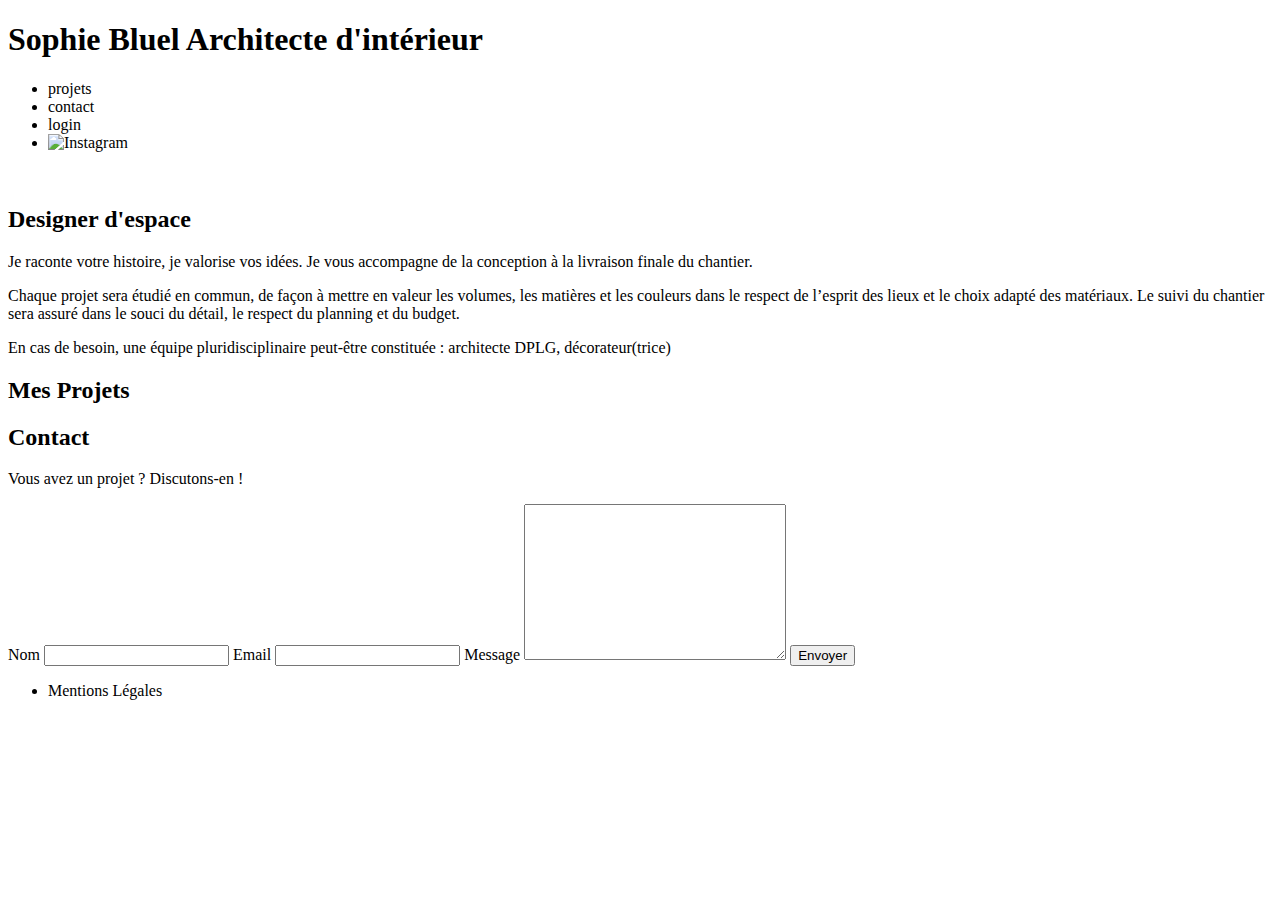
==== FrontEnd/index.html @ cf7ec86f "fetch data" ====
<!DOCTYPE html>
<html lang="fr">

<head>
	<meta charset="UTF-8">
	<title>Sophie Bluel - Architecte d'intérieur</title>
	<meta name="viewport" content="width=device-width, initial-scale=1.0">
	<link rel="preconnect" href="https://fonts.googleapis.com">
	<link rel="preconnect" href="https://fonts.gstatic.com" crossorigin>
	<link href="https://fonts.googleapis.com/css2?family=Syne:wght@700;800&family=Work+Sans&display=swap"
		rel="stylesheet">
	<meta name="description" content="">
	<link rel="stylesheet" href="./assets/style.css">
	<script src="script.js" defer></script>
</head>

<body>
	<header>
		<h1>Sophie Bluel <span>Architecte d'intérieur</span></h1>
		<nav>
			<ul>
				<li>projets</li>
				<li>contact</li>
				<li>login</li>
				<li><img src="./assets/icons/instagram.png" alt="Instagram"></li>
			</ul>
		</nav>
	</header>
	<main>
		<section id="introduction">
			<figure>
				<img src="./assets/images/sophie-bluel.png" alt="">
			</figure>
			<article>
				<h2>Designer d'espace</h2>
				<p>Je raconte votre histoire, je valorise vos idées. Je vous accompagne de la conception à la livraison
					finale du chantier.</p>
				<p>Chaque projet sera étudié en commun, de façon à mettre en valeur les volumes, les matières et les
					couleurs dans le respect de l’esprit des lieux et le choix adapté des matériaux. Le suivi du
					chantier sera assuré dans le souci du détail, le respect du planning et du budget.</p>
				<p>En cas de besoin, une équipe pluridisciplinaire peut-être constituée : architecte DPLG,
					décorateur(trice)</p>
			</article>
		</section>
		<section id="portfolio">
			<h2>Mes Projets</h2>
			<div class="gallery">
				<figure>
					<img src="assets/images/abajour-tahina.png" alt="Abajour Tahina">
					<figcaption>Abajour Tahina</figcaption>
				</figure>
				<figure>
					<img src="assets/images/appartement-paris-v.png" alt="Appartement Paris V">
					<figcaption>Appartement Paris V</figcaption>
				</figure>
				<figure>
					<img src="assets/images/restaurant-sushisen-londres.png" alt="Restaurant Sushisen - Londres">
					<figcaption>Restaurant Sushisen - Londres</figcaption>
				</figure>
				<figure>
					<img src="assets/images/la-balisiere.png" alt="Villa “La Balisiere” - Port Louis">
					<figcaption>Villa “La Balisiere” - Port Louis</figcaption>
				</figure>
				<figure>
					<img src="assets/images/structures-thermopolis.png" alt="Structures Thermopolis">
					<figcaption>Structures Thermopolis</figcaption>
				</figure>
				<figure>
					<img src="assets/images/appartement-paris-x.png" alt="Appartement Paris X">
					<figcaption>Appartement Paris X</figcaption>
				</figure>
				<figure>
					<img src="assets/images/le-coteau-cassis.png" alt="Pavillon “Le coteau” - Cassis">
					<figcaption>Pavillon “Le coteau” - Cassis</figcaption>
				</figure>
				<figure>
					<img src="assets/images/villa-ferneze.png" alt="Villa Ferneze - Isola d’Elba">
					<figcaption>Villa Ferneze - Isola d’Elba</figcaption>
				</figure>
				<figure>
					<img src="assets/images/appartement-paris-xviii.png" alt="Appartement Paris XVIII">
					<figcaption>Appartement Paris XVIII</figcaption>
				</figure>
				<figure>
					<img src="assets/images/bar-lullaby-paris.png" alt="Bar “Lullaby” - Paris">
					<figcaption>Bar “Lullaby” - Paris</figcaption>
				</figure>
				<figure>
					<img src="assets/images/hotel-first-arte-new-delhi.png" alt="Hotel First Arte - New Delhi">
					<figcaption>Hotel First Arte - New Delhi</figcaption>
				</figure>
			</div>
		</section>
		<section id="contact">
			<h2>Contact</h2>
			<p>Vous avez un projet ? Discutons-en !</p>
			<form action="#" method="post">
				<label for="name">Nom</label>
				<input type="text" name="name" id="name">
				<label for="email">Email</label>
				<input type="email" name="email" id="email">
				<label for="message">Message</label>
				<textarea name="message" id="message" cols="30" rows="10"></textarea>
				<input type="submit" value="Envoyer">
			</form>
		</section>
	</main>

	<footer>
		<nav>
			<ul>
				<li>Mentions Légales</li>
			</ul>
		</nav>
	</footer>
</body>

</html>
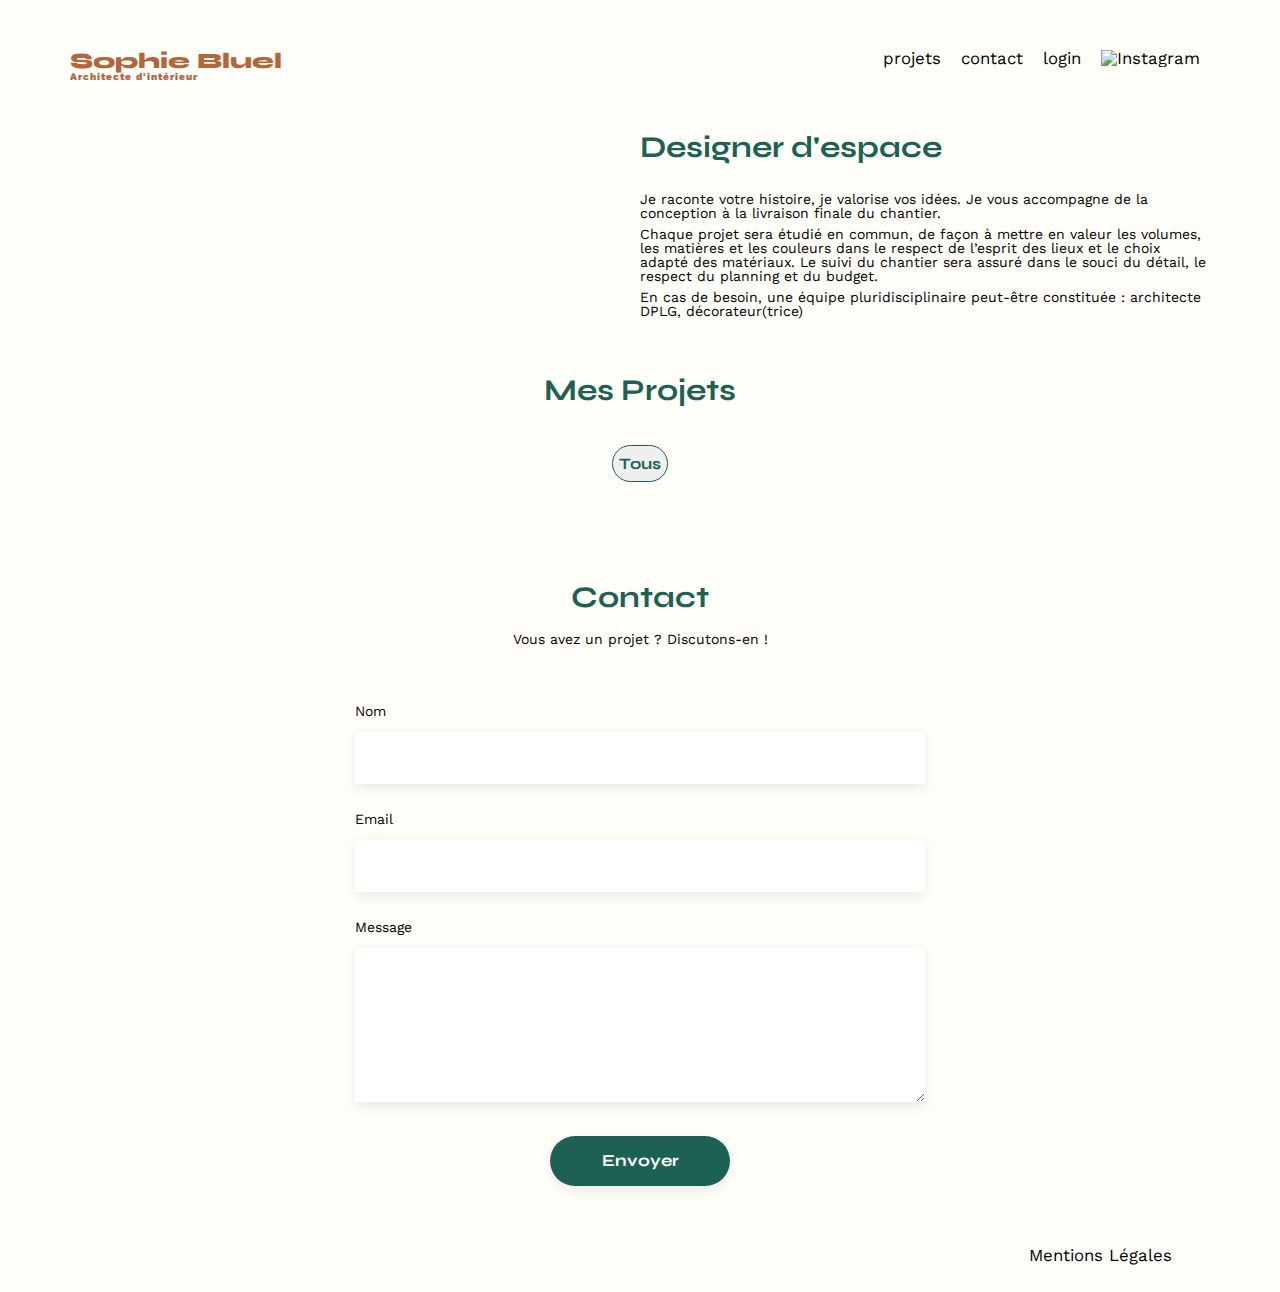
==== commit 25d0d922: "filter works" ====
--- a/FrontEnd/index.html
+++ b/FrontEnd/index.html
@@ -44,6 +44,9 @@
 		</section>
 		<section id="portfolio">
 			<h2>Mes Projets</h2>
+			<div class="filter">
+				<button id="0">Tous</button>
+			</div>
 			<div class="gallery">
 				<figure>
 					<img src="assets/images/abajour-tahina.png" alt="Abajour Tahina">
--- a/FrontEnd/assets/style.css
+++ b/FrontEnd/assets/style.css
@@ -0,0 +1,284 @@
+/* http://meyerweb.com/eric/tools/css/reset/
+   v2.0 | 20110126
+   License: none (public domain)
+*/
+
+html,
+body,
+div,
+span,
+applet,
+object,
+iframe,
+h1,
+h2,
+h3,
+h4,
+h5,
+h6,
+p,
+blockquote,
+pre,
+a,
+abbr,
+acronym,
+address,
+big,
+cite,
+code,
+del,
+dfn,
+em,
+img,
+ins,
+kbd,
+q,
+s,
+samp,
+small,
+strike,
+strong,
+sub,
+sup,
+tt,
+var,
+b,
+u,
+i,
+center,
+dl,
+dt,
+dd,
+ol,
+ul,
+li,
+fieldset,
+form,
+label,
+legend,
+table,
+caption,
+tbody,
+tfoot,
+thead,
+tr,
+th,
+td,
+article,
+aside,
+canvas,
+details,
+embed,
+figure,
+figcaption,
+footer,
+header,
+hgroup,
+menu,
+nav,
+output,
+ruby,
+section,
+summary,
+time,
+mark,
+audio,
+video {
+  margin: 0;
+  padding: 0;
+  border: 0;
+  font-size: 100%;
+  font: inherit;
+  vertical-align: baseline;
+}
+/* HTML5 display-role reset for older browsers */
+article,
+aside,
+details,
+figcaption,
+figure,
+footer,
+header,
+hgroup,
+menu,
+nav,
+section {
+  display: block;
+}
+body {
+  line-height: 1;
+  background-color: #fffef8;
+}
+ol,
+ul {
+  list-style: none;
+}
+blockquote,
+q {
+  quotes: none;
+}
+blockquote:before,
+blockquote:after,
+q:before,
+q:after {
+  content: "";
+  content: none;
+}
+table {
+  border-collapse: collapse;
+  border-spacing: 0;
+}
+/** end reset css**/
+body {
+  max-width: 1140px;
+  margin: auto;
+  font-family: "Work Sans";
+  font-size: 14px;
+}
+header {
+  display: flex;
+  justify-content: space-between;
+  margin: 50px 0;
+}
+section {
+  margin: 50px 0;
+}
+
+h1 {
+  display: flex;
+  flex-direction: column;
+  font-family: "Syne";
+  font-size: 22px;
+  font-weight: 800;
+  color: #b1663c;
+}
+
+h1 > span {
+  font-family: "Work Sans";
+  font-size: 10px;
+  letter-spacing: 0.1em;
+}
+
+h2 {
+  font-family: "Syne";
+  font-weight: 700;
+  font-size: 30px;
+  color: #1d6154;
+}
+nav ul {
+  display: flex;
+  align-items: center;
+  list-style-type: none;
+}
+nav li {
+  padding: 0 10px;
+  font-size: 1.2em;
+}
+
+li:hover {
+  color: #b1663c;
+}
+#introduction {
+  display: flex;
+  align-items: center;
+}
+#introduction figure {
+  flex: 1;
+}
+#introduction img {
+  display: block;
+  margin: auto;
+  width: 80%;
+}
+
+#introduction article {
+  flex: 1;
+}
+#introduction h2 {
+  margin-bottom: 1em;
+}
+
+#introduction p {
+  margin-bottom: 0.5em;
+}
+#portfolio h2 {
+  text-align: center;
+  margin-bottom: 1em;
+}
+.filter {
+  text-align: center;
+  display: flex;
+  justify-content: center;
+  flex-direction: row;
+  gap: 10px;
+  padding-bottom: 50px;
+  padding-top: 10px;
+}
+#portfolio .filter button {
+  border-radius: 60px;
+  border: 1px solid #1d6154;
+  font-family: "Syne";
+  font-style: normal;
+  font-weight: 700;
+  font-size: 16px;
+  color: #1d6154;
+  height: 37px;
+}
+
+.gallery {
+  width: 100%;
+  display: grid;
+  grid-template-columns: 1fr 1fr 1fr;
+  grid-column-gap: 20px;
+  grid-row-gap: 20px;
+}
+.gallery img {
+  width: 100%;
+}
+#contact {
+  width: 50%;
+  margin: auto;
+}
+#contact > * {
+  text-align: center;
+}
+#contact h2 {
+  margin-bottom: 20px;
+}
+#contact form {
+  text-align: left;
+  margin-top: 30px;
+  display: flex;
+  flex-direction: column;
+}
+
+#contact input {
+  height: 50px;
+  font-size: 1.2em;
+  border: none;
+  box-shadow: 0px 4px 14px rgba(0, 0, 0, 0.09);
+}
+#contact label {
+  margin: 2em 0 1em 0;
+}
+#contact textarea {
+  border: none;
+  box-shadow: 0px 4px 14px rgba(0, 0, 0, 0.09);
+}
+
+input[type="submit"] {
+  font-family: "Syne";
+  font-weight: 700;
+  color: white;
+  background-color: #1d6154;
+  margin: 2em auto;
+  width: 180px;
+  text-align: center;
+  border-radius: 60px;
+}
+
+footer nav ul {
+  display: flex;
+  justify-content: flex-end;
+  margin: 2em;
+}
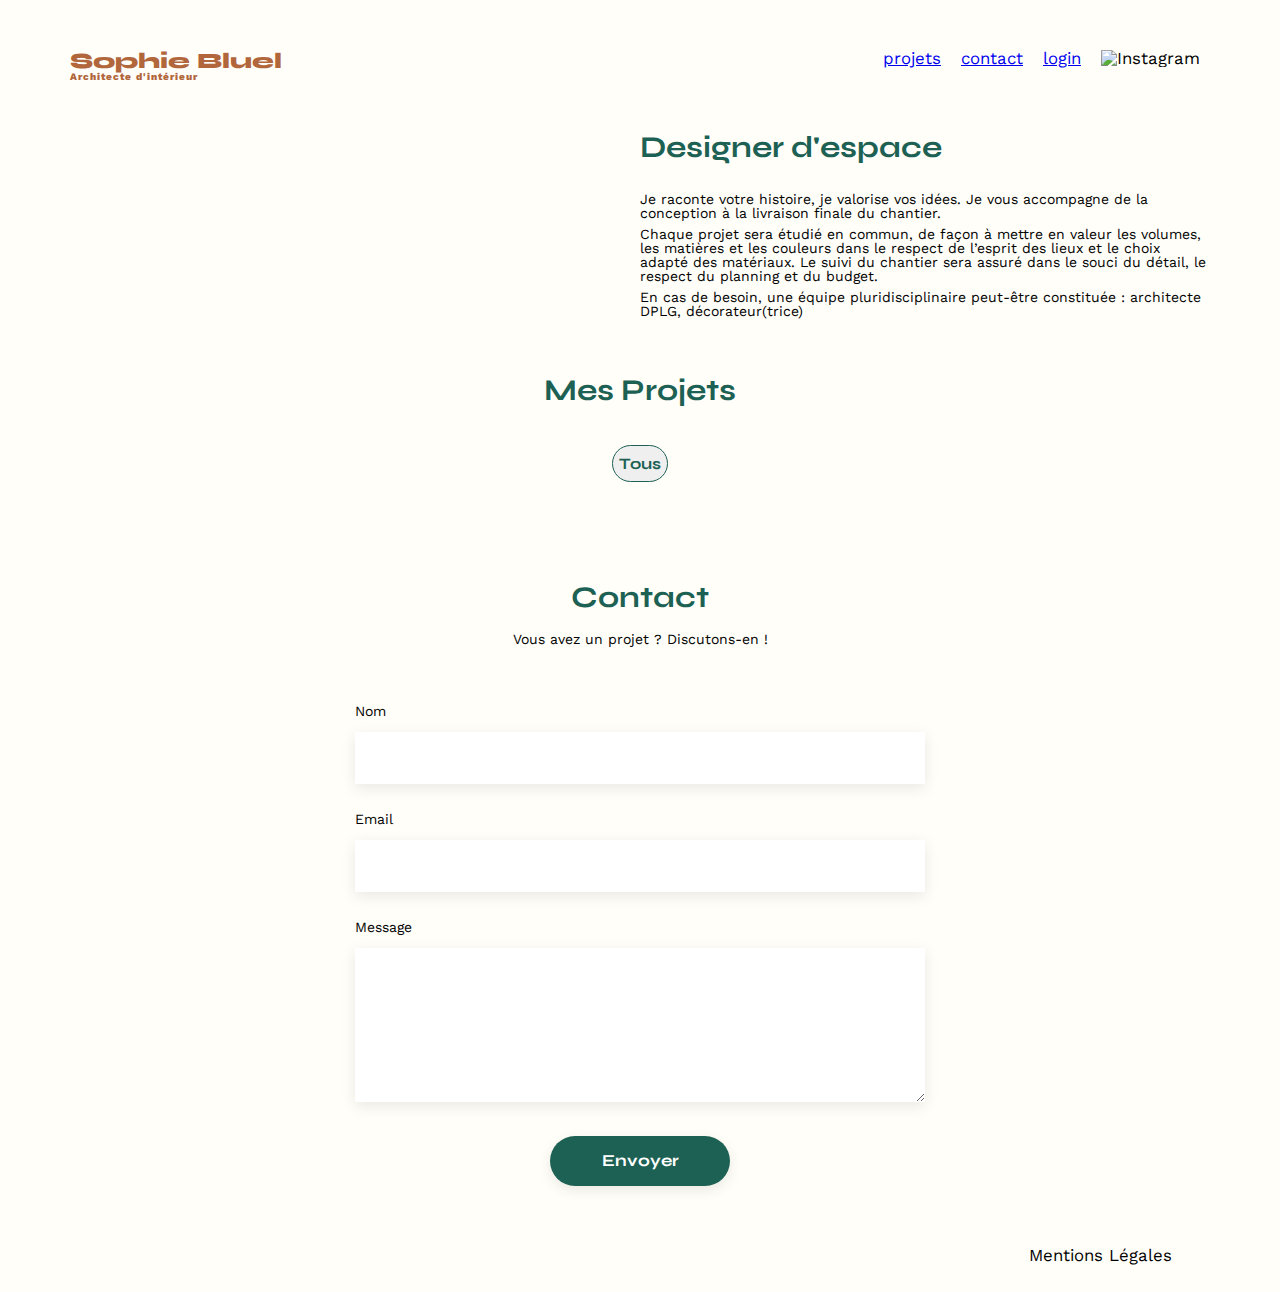
==== commit fd183e1b: "integration page of connection" ====
--- a/FrontEnd/index.html
+++ b/FrontEnd/index.html
@@ -19,9 +19,9 @@
 		<h1>Sophie Bluel <span>Architecte d'intérieur</span></h1>
 		<nav>
 			<ul>
-				<li>projets</li>
-				<li>contact</li>
-				<li>login</li>
+				<li><a href="#portfolio">projets</a></li>
+				<li><a href="#contact">contact</a></li>
+				<li><a href="login.html">login</a></li>
 				<li><img src="./assets/icons/instagram.png" alt="Instagram"></li>
 			</ul>
 		</nav>
--- a/FrontEnd/assets/style.css
+++ b/FrontEnd/assets/style.css
@@ -173,6 +173,7 @@
 nav li {
   padding: 0 10px;
   font-size: 1.2em;
+  cursor: pointer;
 }
 
 li:hover {
@@ -205,6 +206,8 @@
   text-align: center;
   margin-bottom: 1em;
 }
+
+/*Ajout des filtres pour afficher les travaux par catégorie*/
 .filter {
   text-align: center;
   display: flex;
@@ -239,26 +242,32 @@
   width: 50%;
   margin: auto;
 }
-#contact > * {
-  text-align: center;
-}
-#contact h2 {
+#contact > *,
+#connection > * {
+  text-align: center;
+}
+#contact h2,
+#connection h2 {
   margin-bottom: 20px;
 }
-#contact form {
+#contact form,
+#connection form {
   text-align: left;
   margin-top: 30px;
   display: flex;
   flex-direction: column;
 }
 
-#contact input {
+#contact input,
+#connection input {
   height: 50px;
   font-size: 1.2em;
   border: none;
   box-shadow: 0px 4px 14px rgba(0, 0, 0, 0.09);
 }
-#contact label {
+
+#contact label,
+#connection label {
   margin: 2em 0 1em 0;
 }
 #contact textarea {
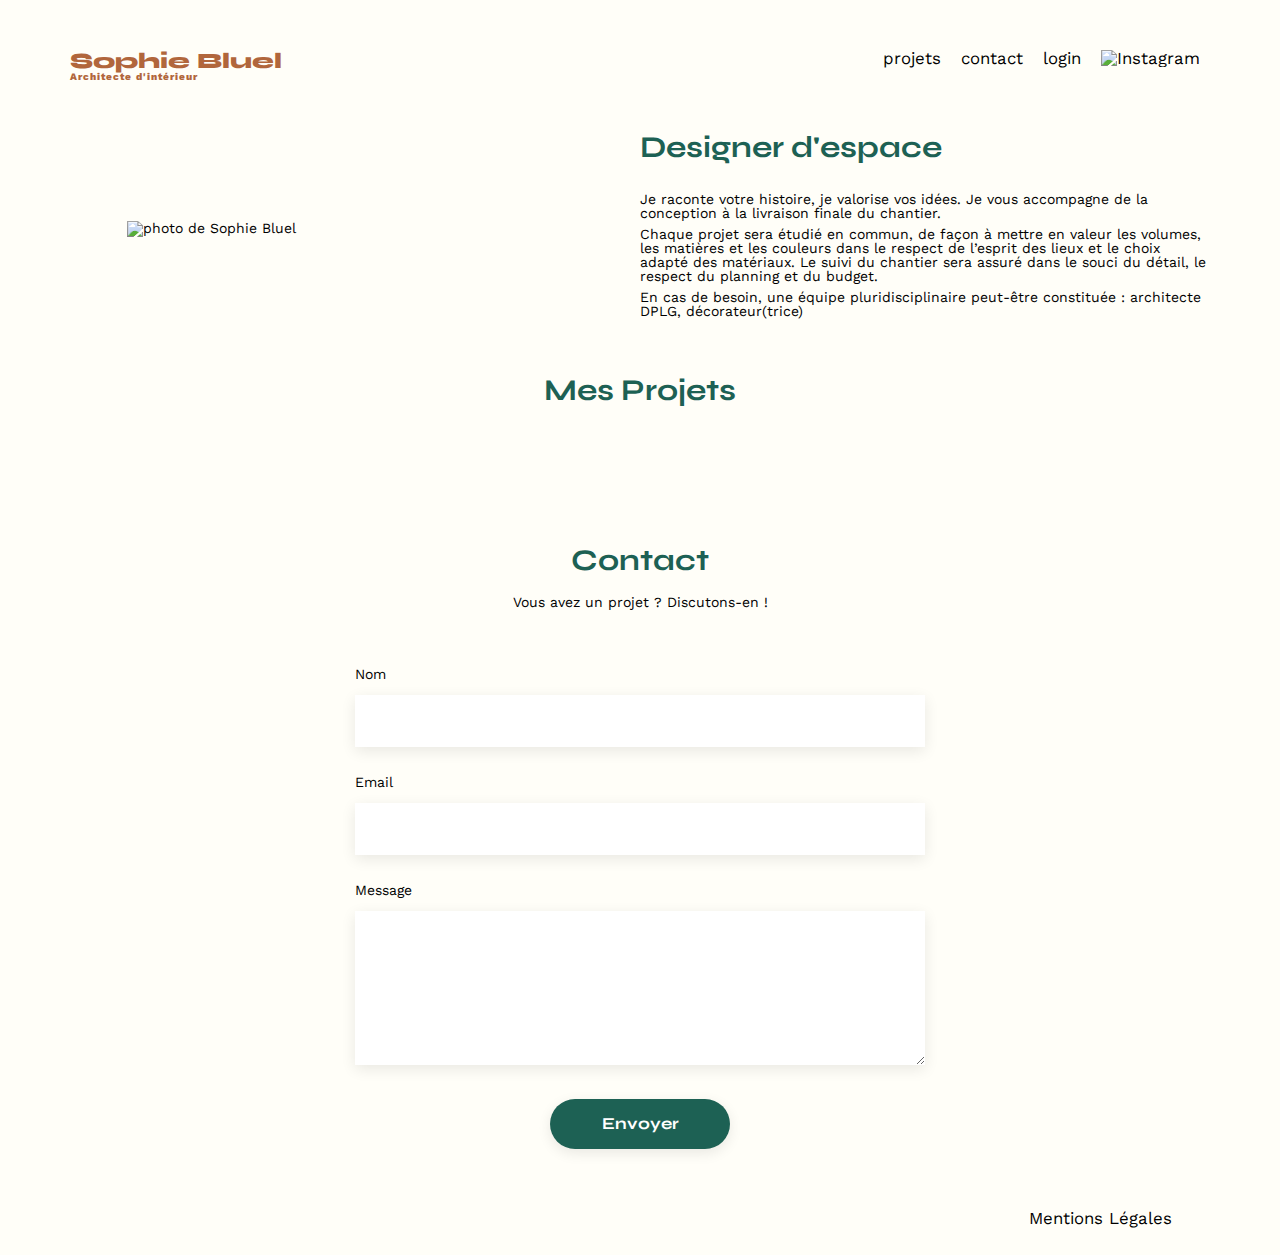
==== commit b21f83f4: "create banner and logout" ====
--- a/FrontEnd/index.html
+++ b/FrontEnd/index.html
@@ -15,13 +15,22 @@
 </head>
 
 <body>
+	<div class="editor hidden-editor">
+		<div>
+			<p>
+				<img class="mode-edition" src="assets/icons/black_modif.png"
+					alt=" icon indiquant se situer sur la page de modification">
+				Mode edition
+			</p>
+		</div>
+	</div>
 	<header>
 		<h1>Sophie Bluel <span>Architecte d'intérieur</span></h1>
 		<nav>
 			<ul>
 				<li><a href="#portfolio">projets</a></li>
 				<li><a href="#contact">contact</a></li>
-				<li><a href="login.html">login</a></li>
+				<li><a id="login" href="login.html">login</a></li>
 				<li><img src="./assets/icons/instagram.png" alt="Instagram"></li>
 			</ul>
 		</nav>
@@ -29,7 +38,7 @@
 	<main>
 		<section id="introduction">
 			<figure>
-				<img src="./assets/images/sophie-bluel.png" alt="">
+				<img src="./assets/images/sophie-bluel.png" alt="photo de Sophie Bluel">
 			</figure>
 			<article>
 				<h2>Designer d'espace</h2>
@@ -43,55 +52,20 @@
 			</article>
 		</section>
 		<section id="portfolio">
-			<h2>Mes Projets</h2>
+			<div class="my-projets">
+				<a href="">
+					<h2>Mes Projets</h2>
+					<p class="hidden-editor">
+						<img class="mode-edition" src="assets/icons/modifier.svg"
+							alt=" icon indiquant se situer sur la page de modification">
+						Mode edition
+					</p>
+				</a>
+			</div>
+
 			<div class="filter">
-				<button id="0">Tous</button>
 			</div>
 			<div class="gallery">
-				<figure>
-					<img src="assets/images/abajour-tahina.png" alt="Abajour Tahina">
-					<figcaption>Abajour Tahina</figcaption>
-				</figure>
-				<figure>
-					<img src="assets/images/appartement-paris-v.png" alt="Appartement Paris V">
-					<figcaption>Appartement Paris V</figcaption>
-				</figure>
-				<figure>
-					<img src="assets/images/restaurant-sushisen-londres.png" alt="Restaurant Sushisen - Londres">
-					<figcaption>Restaurant Sushisen - Londres</figcaption>
-				</figure>
-				<figure>
-					<img src="assets/images/la-balisiere.png" alt="Villa “La Balisiere” - Port Louis">
-					<figcaption>Villa “La Balisiere” - Port Louis</figcaption>
-				</figure>
-				<figure>
-					<img src="assets/images/structures-thermopolis.png" alt="Structures Thermopolis">
-					<figcaption>Structures Thermopolis</figcaption>
-				</figure>
-				<figure>
-					<img src="assets/images/appartement-paris-x.png" alt="Appartement Paris X">
-					<figcaption>Appartement Paris X</figcaption>
-				</figure>
-				<figure>
-					<img src="assets/images/le-coteau-cassis.png" alt="Pavillon “Le coteau” - Cassis">
-					<figcaption>Pavillon “Le coteau” - Cassis</figcaption>
-				</figure>
-				<figure>
-					<img src="assets/images/villa-ferneze.png" alt="Villa Ferneze - Isola d’Elba">
-					<figcaption>Villa Ferneze - Isola d’Elba</figcaption>
-				</figure>
-				<figure>
-					<img src="assets/images/appartement-paris-xviii.png" alt="Appartement Paris XVIII">
-					<figcaption>Appartement Paris XVIII</figcaption>
-				</figure>
-				<figure>
-					<img src="assets/images/bar-lullaby-paris.png" alt="Bar “Lullaby” - Paris">
-					<figcaption>Bar “Lullaby” - Paris</figcaption>
-				</figure>
-				<figure>
-					<img src="assets/images/hotel-first-arte-new-delhi.png" alt="Hotel First Arte - New Delhi">
-					<figcaption>Hotel First Arte - New Delhi</figcaption>
-				</figure>
 			</div>
 		</section>
 		<section id="contact">
--- a/FrontEnd/assets/style.css
+++ b/FrontEnd/assets/style.css
@@ -84,6 +84,8 @@
 mark,
 audio,
 video {
+  text-decoration: none;
+  color: inherit;
   margin: 0;
   padding: 0;
   border: 0;
@@ -135,11 +137,35 @@
   font-family: "Work Sans";
   font-size: 14px;
 }
+.editor {
+  height: 50px;
+  color: white;
+  background-color: black;
+  display: flex;
+  align-items: center;
+  justify-content: center;
+  font-family: "Work Sans";
+  font-size: 16px;
+  position: fixed;
+  width: 100%;
+  top: 0;
+  left: 0;
+}
+
+.body-editor {
+  margin-top: 90px;
+}
+
+.hidden-editor {
+  display: none;
+}
+
 header {
   display: flex;
   justify-content: space-between;
   margin: 50px 0;
 }
+
 section {
   margin: 50px 0;
 }
@@ -207,12 +233,20 @@
   margin-bottom: 1em;
 }
 
+.my-projets a {
+  display: flex;
+  justify-content: center;
+  align-items: baseline;
+}
+
+.my-projets p {
+  margin-left: 30px;
+}
+
 /*Ajout des filtres pour afficher les travaux par catégorie*/
 .filter {
-  text-align: center;
   display: flex;
   justify-content: center;
-  flex-direction: row;
   gap: 10px;
   padding-bottom: 50px;
   padding-top: 10px;
@@ -226,6 +260,14 @@
   font-size: 16px;
   color: #1d6154;
   height: 37px;
+  min-width: 100px;
+  padding: 9px 15px;
+  background-color: #fffef8;
+}
+#portfolio .filter button:hover {
+  background-color: #1d6154;
+  cursor: pointer;
+  color: white;
 }
 
 .gallery {
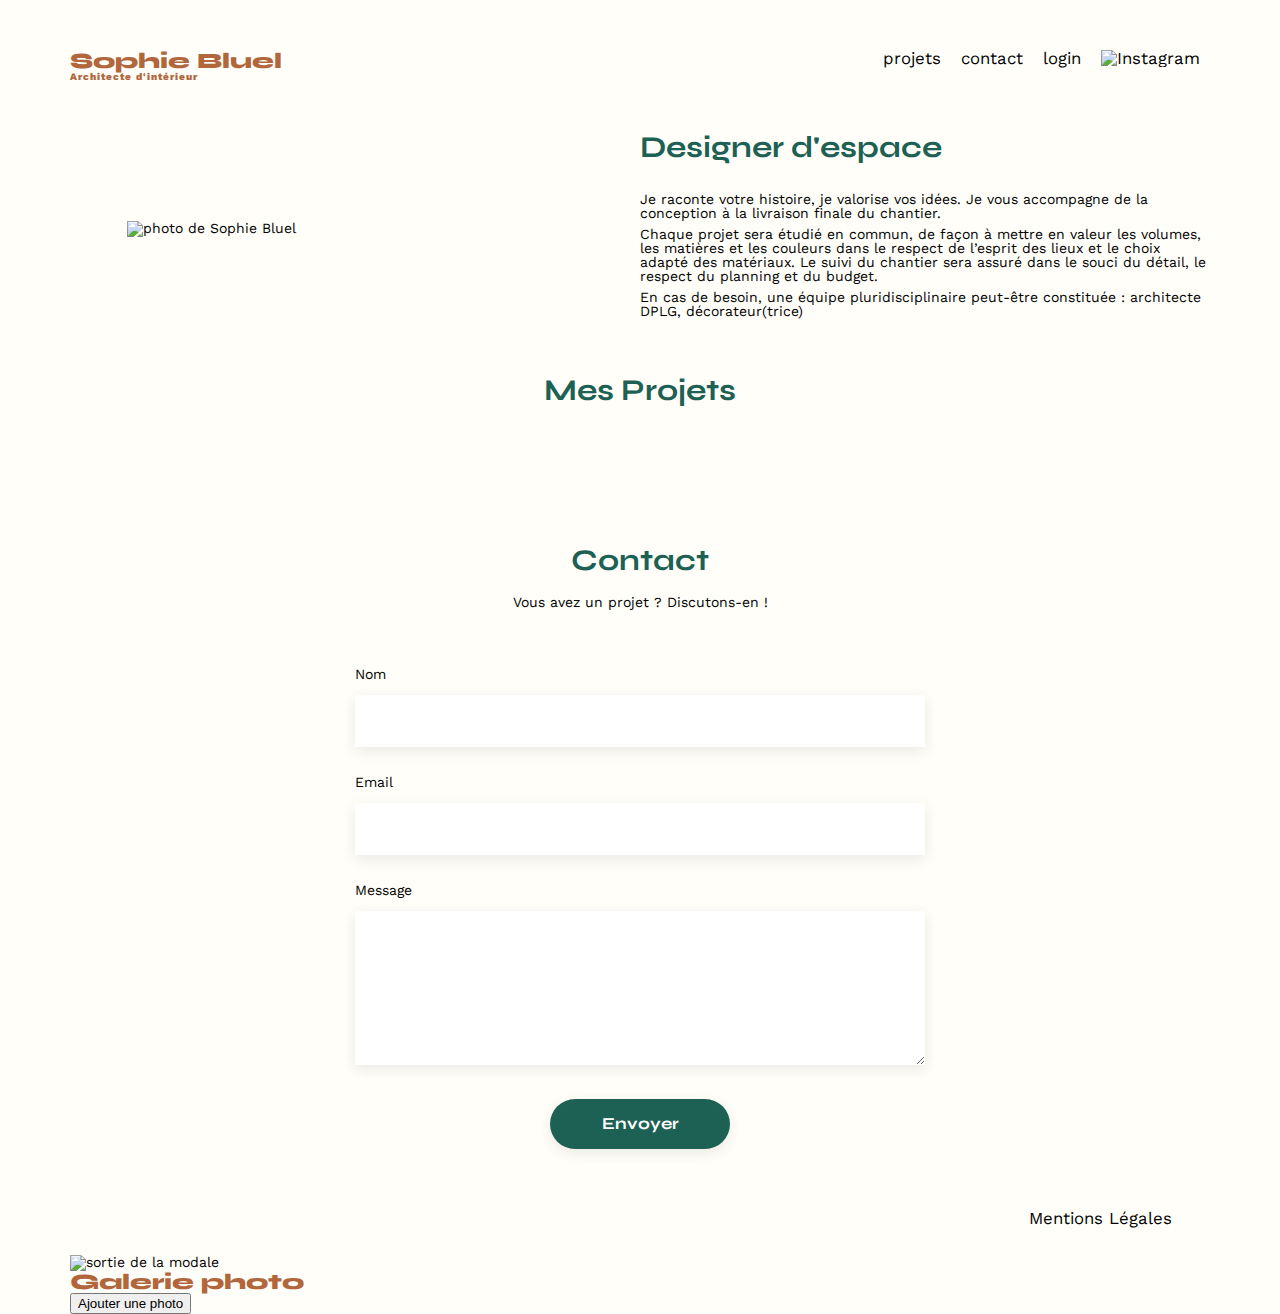
==== commit 31165803: "delete picture in the modal" ====
--- a/FrontEnd/index.html
+++ b/FrontEnd/index.html
@@ -7,10 +7,12 @@
 	<meta name="viewport" content="width=device-width, initial-scale=1.0">
 	<link rel="preconnect" href="https://fonts.googleapis.com">
 	<link rel="preconnect" href="https://fonts.gstatic.com" crossorigin>
+	<script script src="https://kit.fontawesome.com/32996e856f.js" crossorigin="anonymous"></script>
 	<link href="https://fonts.googleapis.com/css2?family=Syne:wght@700;800&family=Work+Sans&display=swap"
 		rel="stylesheet">
 	<meta name="description" content="">
 	<link rel="stylesheet" href="./assets/style.css">
+	<link rel="stylesheet" href="modal.css">
 	<script src="script.js" defer></script>
 </head>
 
@@ -18,8 +20,7 @@
 	<div class="editor hidden-editor">
 		<div>
 			<p>
-				<img class="mode-edition" src="assets/icons/black_modif.png"
-					alt=" icon indiquant se situer sur la page de modification">
+				<img src="assets/icons/black_modif.png" alt=" icon indiquant se situer sur la page de modification">
 				Mode edition
 			</p>
 		</div>
@@ -53,20 +54,17 @@
 		</section>
 		<section id="portfolio">
 			<div class="my-projets">
-				<a href="">
-					<h2>Mes Projets</h2>
-					<p class="hidden-editor">
+				<h2>Mes Projets</h2>
+				<a href="#modal">
+					<p id=myModal class="hidden-editor">
 						<img class="mode-edition" src="assets/icons/modifier.svg"
 							alt=" icon indiquant se situer sur la page de modification">
-						Mode edition
+						modifier
 					</p>
 				</a>
 			</div>
-
-			<div class="filter">
-			</div>
-			<div class="gallery">
-			</div>
+			<div class="filter"></div>
+			<div class="gallery"></div>
 		</section>
 		<section id="contact">
 			<h2>Contact</h2>
@@ -90,6 +88,20 @@
 			</ul>
 		</nav>
 	</footer>
+
+
+	<!-- Modal -->
+	<div id="modal" class="modal1">
+		<div class="modal-wrapper">
+			<span><img class=xmark src="assets/icons/croix.png" alt="sortie de la modale"></span>
+			<h1>Galerie photo</h1>
+			<div class="galleryPicture">
+
+			</div>
+			<button>Ajouter une photo</button>
+		</div>
+	</div>
+
 </body>
 
 </html>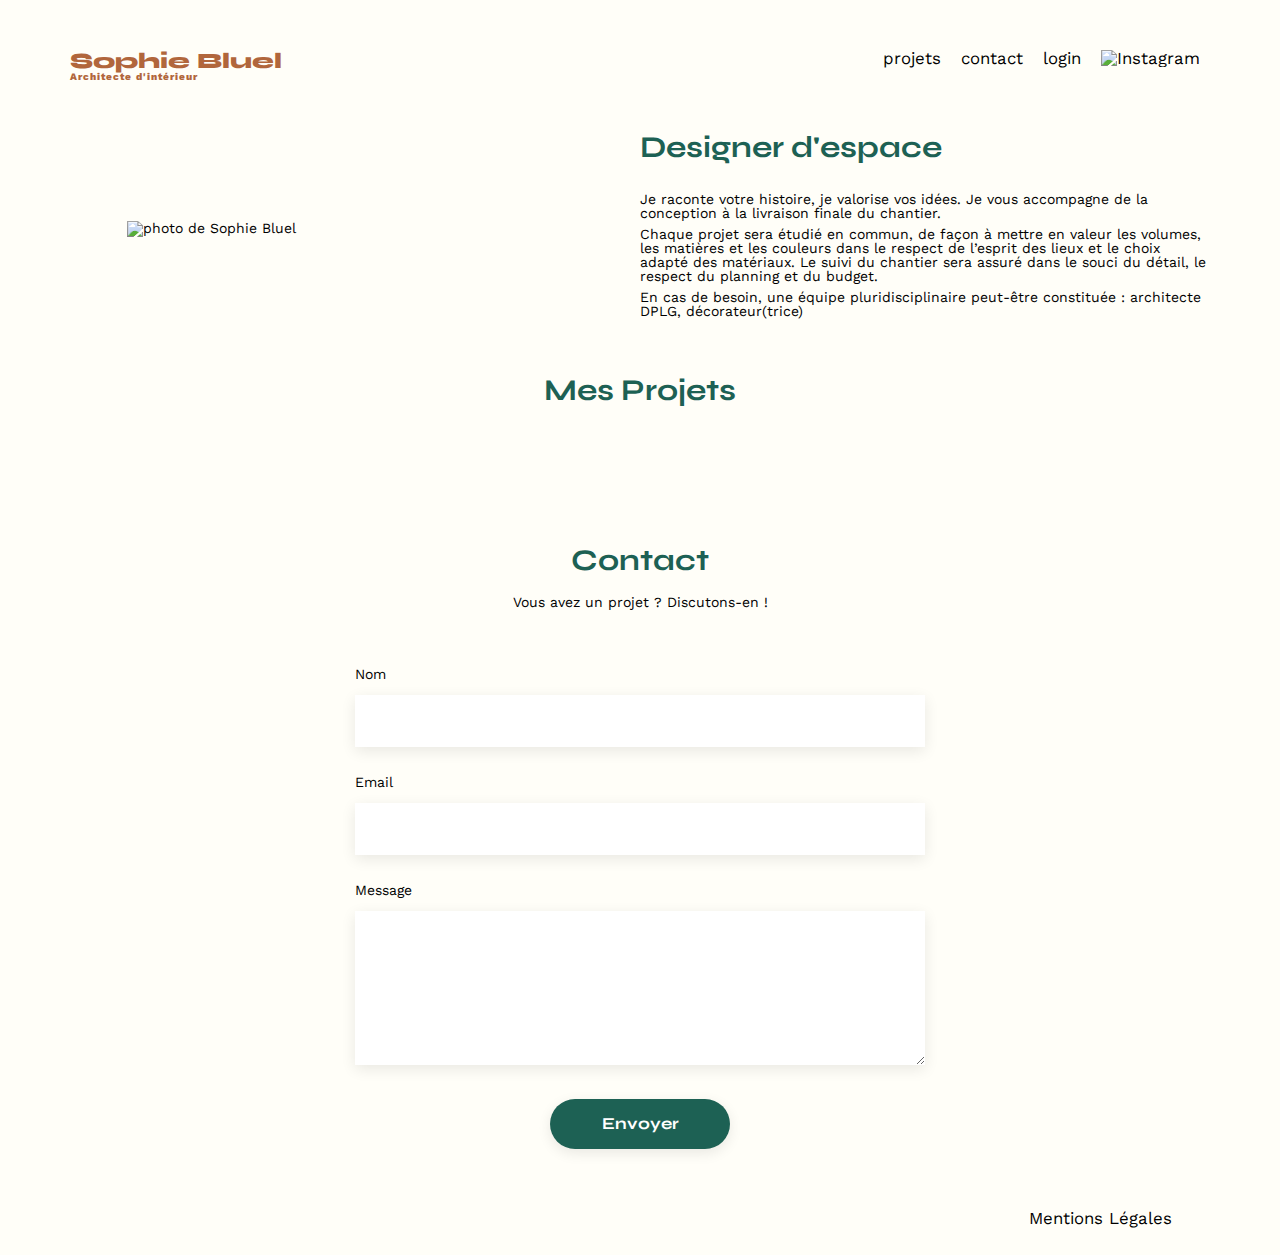
==== commit f46fc2ea: "add second modal" ====
--- a/FrontEnd/index.html
+++ b/FrontEnd/index.html
@@ -91,16 +91,52 @@
 
 
 	<!-- Modal -->
-	<div id="modal" class="modal1">
+	<aside id="modal" class="modal1">
 		<div class="modal-wrapper">
 			<span><img class=xmark src="assets/icons/croix.png" alt="sortie de la modale"></span>
-			<h1>Galerie photo</h1>
-			<div class="galleryPicture">
+			<div id="contentModalImg">
+				<h1>Galerie photo</h1>
+				<div class="galleryPicture">
+				</div>
+				<div class="validate">
+					<button id="btnAddPicture">Ajouter une photo</button>
+				</div>
+			</div>
 
+
+			<!--Modal 2-->
+			<div id="new-elements">
+				<i class="fa-solid fa-arrow-left close-icon"></i>
+				<div class="new-elements-display">
+					<h2 id="titlemodal" class="modal-name">Ajout photo</h2>
+					<div class="photo-addition">
+						<img class="photo-addition-icon" src="assets/icons/picture-svgrepo-com 1.png"
+							alt="icône d'ajout photo">
+						<label for="photo-addition-button" class="custom-file-upload">
+							+ Ajouter photo
+						</label>
+						<input type="file" value="+ Ajouter photo" onchange="imagePreview(this)" name="avatar"
+							accept="image/png, image/jpeg" id="photo-addition-button">
+						<img id="avatar" src="" alt="" />
+						<p class="photo-addition-stats">jpg, png : 4mo max</p>
+						<img id="uploaded-image" class="hidden" src="#" alt="">
+					</div>
+					<div class="form-group-addition">
+						<label class="form-label" for="title">Titre</label>
+						<input id="title-input" class="form-input" type="text" name="title" required>
+					</div>
+					<div class="form-group-addition">
+						<label class="form-label" for="category">Catégorie</label>
+						<select id="category-input" class="form-input" name="category" required>
+						</select>
+					</div>
+					<div class="validate">
+						<button id="send-validation">Valider</button>
+					</div>
+				</div>
 			</div>
-			<button>Ajouter une photo</button>
 		</div>
-	</div>
+	</aside>
 
 </body>
 
--- a/FrontEnd/modal.css
+++ b/FrontEnd/modal.css
@@ -0,0 +1,184 @@
+.modal1 {
+  position: fixed;
+  display: none;
+  align-items: center;
+  justify-content: center;
+  top: 0;
+  left: 0;
+  width: 100%;
+  height: 100%;
+  background: rgba(0, 0, 0, 0.3);
+}
+.modal-wrapper {
+  overflow: auto;
+  width: 43vw;
+  height: 445px;
+  max-width: calc(100vw - 20px);
+  max-height: calc(100vh - 20px);
+  background-color: white;
+  border-radius: 10px;
+  padding: 20px;
+  display: flex;
+  flex-direction: column;
+  align-items: center;
+  position: relative;
+  justify-content: space-between;
+}
+.xmark {
+  position: absolute;
+  top: 20px;
+  right: 20px;
+  cursor: pointer;
+}
+.modal-wrapper h1 {
+  color: #000;
+  font-family: "Work Sans";
+  font-size: 26px;
+  font-style: normal;
+  font-weight: 400;
+  position: absolute;
+  margin-top: 22px;
+}
+#contentModalImg {
+  display: flex;
+  flex-direction: column;
+}
+.galleryPicture {
+  width: 100%;
+  height: 70%;
+  display: flex;
+  justify-content: center;
+  align-items: center;
+  flex-wrap: wrap;
+  gap: 10px;
+  padding-top: 100px;
+}
+.galleryPicture img {
+  width: 8vw;
+}
+
+.fa-trash-can {
+  position: relative;
+  padding: 3px 4px;
+  background-color: black;
+  border-radius: 2px;
+  width: 17px;
+  height: 17px;
+  color: white;
+  bottom: 9vw;
+  left: 7vw;
+  cursor: pointer;
+  text-align: center;
+}
+
+.modal-wrapper button {
+  border-radius: 60px;
+  border: 1px solid #1d6154;
+  font-family: "Syne";
+  font-style: normal;
+  font-weight: 700;
+  font-size: 14px;
+  color: #fff;
+  height: 37px;
+  width: 237px;
+  padding: 9px 15px;
+  background-color: #1d6154;
+  margin-top: 40px;
+  cursor: pointer;
+}
+
+#new-elements {
+  display: none;
+  flex-direction: column;
+}
+
+.close-icon {
+  position: relative;
+  left: 5px;
+  cursor: pointer;
+}
+.new-elements-display {
+  display: flex;
+  flex-direction: column;
+  align-items: center;
+}
+
+.validate {
+  display: flex;
+  margin: 0 auto;
+  border-top: 1px solid #b3b3b3;
+  width: 90%;
+  padding-bottom: 5px;
+  margin-top: 47px;
+  justify-content: center;
+}
+#send-validation {
+  display: flex;
+  justify-content: center;
+  width: 237px;
+  height: 36px;
+  background-color: #a7a7a7;
+  border: none;
+  cursor: pointer;
+  border-radius: 60px;
+  align-items: center;
+  margin: 2em;
+  font-family: "syne";
+  color: white;
+}
+#avatar {
+  width: 160px;
+  display: none;
+  position: absolute;
+  height: 165px;
+}
+.photo-addition {
+  position: relative;
+  display: flex;
+  flex-direction: column;
+  align-items: center;
+  width: 30vw;
+  background-color: #e8f1f6;
+  border-radius: 3px;
+  margin: 30px 0px;
+  height: 180px;
+}
+#photo-addition-button {
+  display: none;
+}
+.photo-addition-stats {
+  font-size: 10px;
+}
+.photo-addition-icon {
+  font-size: 58px;
+  margin-top: 28px;
+}
+.form-group-addition {
+  display: flex;
+  flex-direction: column;
+  gap: 10px;
+  margin-top: 10px;
+}
+.form-input {
+  box-shadow: 0px 4px 14px 0px rgba(0, 0, 0, 0.09);
+  border: none;
+  height: 45px;
+  width: 30vw;
+}
+.custom-file-upload {
+  display: flex;
+  justify-content: center;
+  align-items: center;
+  width: 160px;
+  height: 36px;
+  background-color: #cbd6dc;
+  color: #306685;
+  border-radius: 50px;
+  border: none;
+  font-family: "Work Sans";
+  font-weight: 500;
+  font-size: 14px;
+  margin-top: 21px;
+  margin-bottom: 7px;
+  cursor: pointer;
+}
